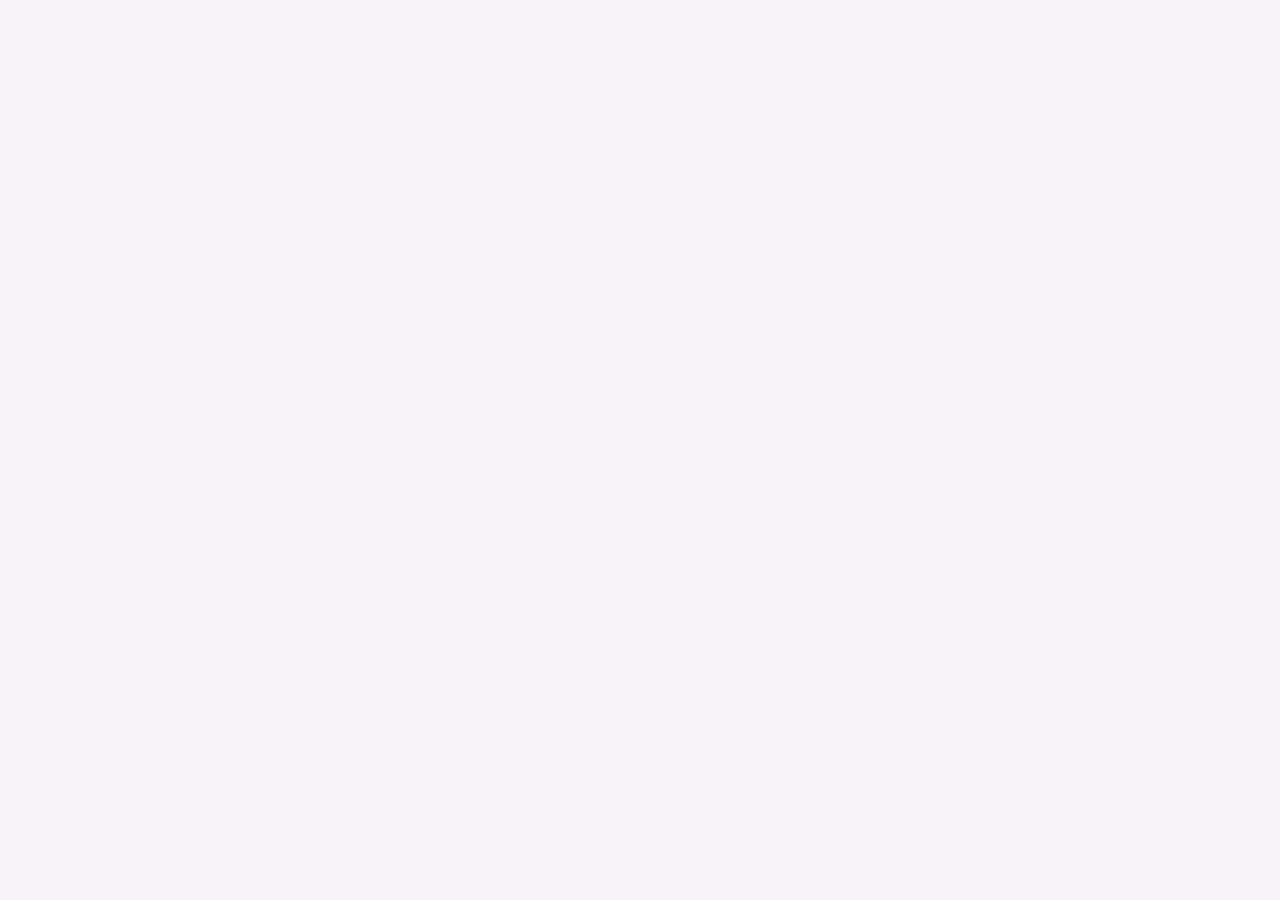
==== index.html @ a4b3b456 "first commit" ====
<!DOCTYPE html>
<html lang="pt-BR">
<head>
    <meta charset="UTF-8" />
    <meta name="viewport" content="width=device-width, initial-scale=1.0" />
    <link rel="stylesheet" href="css/style.css" />
    <title>MY-LITTLE-PONY</title>
---- css/style.css ----
* {
    box-sizing: border-box;
    margin: 0;
    padding: 0;
}

body {
    font-family: 'Segoe UI', Tahoma, Geneva, Verdana, sans-serif;
    background-color: #f7f3f9;
    color: rgb(45, 40, 55);
    padding: 20px 40px;
}

#cabecalho-principal {
    display: flex;
    justify-content: space-between;
    align-items: center;
    padding: 15px 5px;
    background-color: #ffffff;
    border-bottom: 2px solid rgb(230, 220, 240);
}

.subtitulo-header {
    font-size: 10pt;
    font-weight: bold;
    color: #8e44ad;
    text-transform: uppercase;
}

h1 {
    font-size: 20pt;
    color: rgb(74, 21, 75);
}

.menu-header {
    display: flex;
    gap: 20px;
}

.menu-header span {
    font-size: 11pt;
    font-weight: 600;
    color: rgb(100, 100, 120);
    cursor: pointer;
}

#Tela-inicial {
    display: flex;
    justify-content: space-between;
    align-items: center;
    gap: 30px;
    background-color: #e8dff5;
    padding: 40px;
    margin: 25px 0 40px 0;
    border-radius: 8px;
}

.textos-apresentacao {
    flex: 1;
}

.categoria-destaque {
    font-size: 10pt;
    font-weight: bold;
    color: rgb(192, 57, 43);
    letter-spacing: 1px;
    text-transform: uppercase;
}

#Tela-inicial h2 {
    font-size: 28pt;
    font-weight: 800;
    color: #2c3e50;
    margin: 10px 0;
}

#Tela-inicial p {
    font-size: 11pt;
    color: rgb(80, 80, 95);
    line-height: 1.5;
}

.imagem-destaque {
    width: 400px;
    height: 250px;
    border-radius: 6px;
    object-fit: cover;
}

#galeria {
    margin-top: 30px;
}

#galeria h2 {
    font-size: 24pt;
    color: #34495e;
    margin-bottom: 20px;
}

.container-cards {
    display: flex;
    flex-wrap: wrap;
    gap: 20px;
}

.card {
    flex: 1 1 calc(33.333% - 20px);
    min-width: 250px;
    background-color: #ffffff;
    border-radius: 6px;
    padding: 15px;
    box-shadow: 0 2px 5px rgba(0,0,0,0.05);
    display: flex;
    flex-direction: column;
}

.card img {
    width: 100%;
    height: 160px;
    border-radius: 4px;
    object-fit: cover;
    margin-bottom: 12px;
}

.card h3 {
    font-size: 13pt;
    font-weight: bold;
    color: rgb(40, 40, 60);
    margin-bottom: 8px;
}

.card p {
    font-size: 10pt;
    color: rgb(110, 110, 120);
    line-height: 1.4;
}

footer {
    display: flex;
    justify-content: space-between;
    align-items: center;
    margin-top: 50px;
    padding: 20px 0;
    border-top: 1px solid #e0e0e0;
    font-size: 10pt;
    color: rgb(130, 130, 140);
}
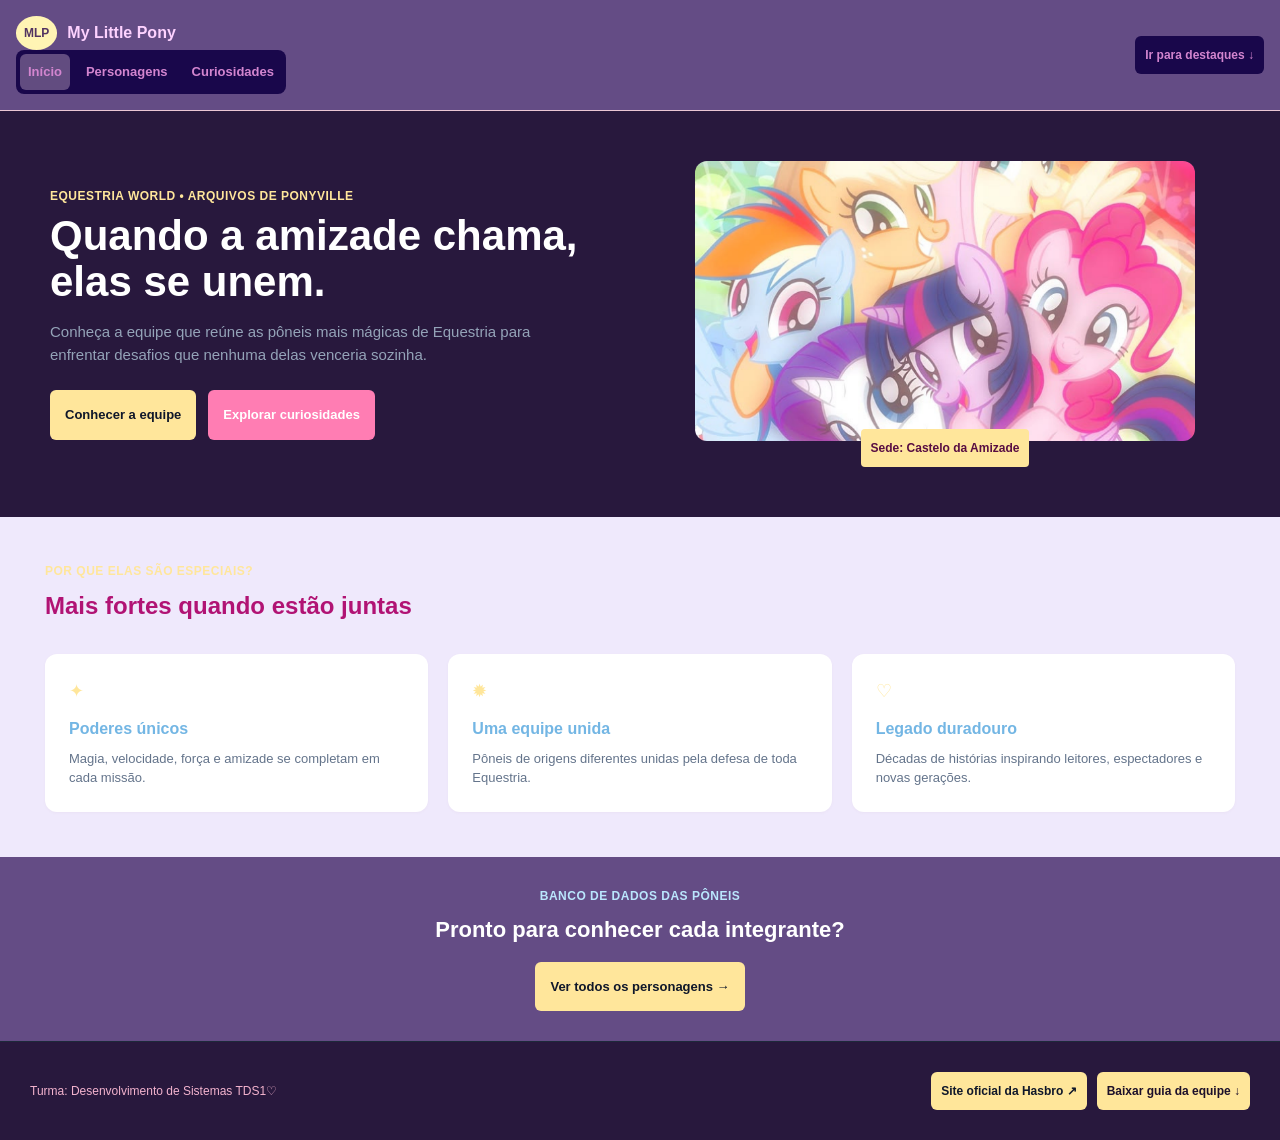
==== commit 59ecfa10: "second commit" ====
--- a/index.html
+++ b/index.html
@@ -2,6 +2,83 @@
 <html lang="pt-BR">
 <head>
     <meta charset="UTF-8" />
-    <meta name="viewport" content="width=device-width, initial-scale=1.0" />
     <link rel="stylesheet" href="css/style.css" />
-    <title>MY-LITTLE-PONY</title>
+    <title>My Little Pony - Início</title>
+</head>
+<body>
+    <header id="cabecalho-principal">
+        <section>
+            <article class="logo-header">
+                <span class="logo-mlp">MLP</span>
+                <span class="titulo-site">My Little Pony</span>
+            </article>
+
+            <article class="menu-header">
+                <a href="index.html" class="active">Início</a>
+                <a href="pages/personagens.html">Personagens</a>
+                <a href="pages/curiosidades.html">Curiosidades</a>
+            </article>
+        </section>
+        <a href="#destaques" class="btn-topo">Ir para destaques ↓</a>
+    </header>
+
+    <main>
+        <section class="inicio-banner">
+            <article class="inicio-texto">
+                <span class="subtitulo-categoria">EQUESTRIA WORLD • ARQUIVOS DE PONYVILLE</span>
+                <h1>Quando a amizade chama, elas se unem.</h1>
+                <p>
+                    Conheça a equipe que reúne as pôneis mais mágicas de Equestria para enfrentar desafios que nenhuma delas venceria sozinha.
+                </p>
+                <article class="inicio-botoes">
+                    <a href="pages/personagens.html" class="btn-primario">Conhecer a equipe</a>
+                    <a href="pages/curiosidades.html" class="btn-secundario">Explorar curiosidades</a>
+                </article>
+            </article>
+            <article class="imagem-container">
+                <img src="assets/img/fotocapa.png" alt="Todas as pôneis reunidas" class="imagem-banner" />
+                <article class="legenda-imagem">Sede: Castelo da Amizade</article>
+            </article>
+        </section>
+
+        <section class="secao-recursos">
+            <span class="subtitulo-categoria">POR QUE ELAS SÃO ESPECIAIS?</span>
+            <h2>Mais fortes quando estão juntas</h2>
+
+            <article class="grid-recursos">
+                <article class="card-recurso">
+                    <span class="icone-recurso">✦</span>
+                    <h3>Poderes únicos</h3>
+                    <p>Magia, velocidade, força e amizade se completam em cada missão.</p>
+                </article>
+
+                <article class="card-recurso">
+                    <span class="icone-recurso">✹</span>
+                    <h3>Uma equipe unida</h3>
+                    <p>Pôneis de origens diferentes unidas pela defesa de toda Equestria.</p>
+                </article>
+
+                <article class="card-recurso">
+                    <span class="icone-recurso">♡</span>
+                    <h3>Legado duradouro</h3>
+                    <p>Décadas de histórias inspirando leitores, espectadores e novas gerações.</p>
+                </article>
+            </article>
+        </section>
+
+        <section id="destaques" class="secao-chamada">
+            <span class="subtitulo-categoria">BANCO DE DADOS DAS PÔNEIS</span>
+            <h2>Pronto para conhecer cada integrante?</h2>
+            <a href="pages/personagens.html" class="btn-primario">Ver todos os personagens →</a>
+        </section>
+    </main>
+
+    <footer>
+        <p>Turma: Desenvolvimento de Sistemas TDS1♡</p>
+        <article class="botoes-footer">
+            <a href="https://hasbro.com" target="_blank" rel="noreferrer" class="btn-footer">Site oficial da Hasbro ↗</a>
+            <a href="assets/arquivos/guia.pdf" download class="btn-footer-destaque">Baixar guia da equipe ↓</a>
+        </article>
+    </footer>
+</body>
+</html>
--- a/css/style.css
+++ b/css/style.css
@@ -1,100 +1,254 @@
 * {
-    box-sizing: border-box;
     margin: 0;
     padding: 0;
+    box-sizing: border-box;
 }
 
 body {
-    font-family: 'Segoe UI', Tahoma, Geneva, Verdana, sans-serif;
-    background-color: #f7f3f9;
-    color: rgb(45, 40, 55);
-    padding: 20px 40px;
+    font-family: Arial, Helvetica, sans-serif;
+    background-color: #000000;
+    color: #f8fafc;
+    line-height: 1.5;
 }
 
 #cabecalho-principal {
+    background-color: #644c85;
     display: flex;
     justify-content: space-between;
     align-items: center;
-    padding: 15px 5px;
+    padding: 16px;
+    border-bottom: 1px solid #ebc6d4;
+}
+
+.logo-header {
+    display: flex;
+    align-items: center;
+    gap: 10px;
+}
+
+.logo-mlp {
+    background-color: #fff4b4;
+    color: #523361;
+    font-weight: bold;
+    font-size: 12px;
+    padding: 8px;
+    border-radius: 100%;
+}
+
+.titulo-site {
+    font-weight: bold;
+    font-size: 16px;
+    color: #fdd2ff;
+}
+
+.menu-header {
+    display: flex;
+    gap: 8px;
+    background-color: #19074b;
+    padding: 4px;
+    border-radius: 8px;
+}
+
+.menu-header a {
+    color: #d385cf;
+    text-decoration: none;
+    font-size: 13px;
+    font-weight: bold;
+    padding: 8px;
+    border-radius: 6px;
+    transition: all 0.2s;
+}
+
+.menu-header a:hover,
+.menu-header a.active {
+    background-color: #624c80;
+    color: #d385cf;
+}
+
+.btn-topo {
+    background-color: #19074b;
+    color: #d385cf;
+    text-decoration: none;
+    font-size: 12px;
+    font-weight: bold;
+    padding: 10px;
+    border-radius: 6px;
+}
+
+.subtitulo-categoria {
+    color: #ffe69b;
+    font-size: 12px;
+    font-weight: bold;
+    text-transform: uppercase;
+    letter-spacing: 0.5px;
+    display: block;
+    margin-bottom: 8px;
+}
+
+.inicio-banner {
+    display: flex;
+    align-items: center;
+    justify-content: space-between;
+    padding: 50px;
+    gap: 40px;
+    background-color: #28183d;
+}
+
+.inicio-texto {
+    flex: 1;
+}
+
+.inicio-texto h1 {
+    font-size: 42px;
+    font-weight: 800;
+    color: #ffffff;
+    line-height: 1.1;
+    margin-bottom: 16px;
+}
+
+.inicio-texto p {
+    color: #94a3b8;
+    font-size: 15px;
+    margin-bottom: 24px;
+    max-width: 500px;
+}
+
+.inicio-botoes {
+    display: flex;
+    gap: 12px;
+}
+
+.btn-primario {
+    background-color: #ffe69b;
+    color: #0f172a;
+    text-decoration: none;
+    font-weight: bold;
+    font-size: 13px;
+    padding: 15px;
+    border-radius: 6px;
+    display: inline-block;
+}
+
+.btn-secundario {
+    background-color: #ff7db3;
+    color: #ffffff;
+    text-decoration: none;
+    font-weight: bold;
+    font-size: 13px;
+    padding: 15px;
+    border-radius: 6px;
+    display: inline-block;
+}
+
+.imagem-container {
+    flex: 1;
+    display: flex;
+    flex-direction: column;
+    align-items: center;
+}
+
+.imagem-banner {
+    width: 100%;
+    max-width: 500px;
+    height: 280px;
+    object-fit: cover;
+    border-radius: 12px;
+}
+
+.legenda-imagem {
+    background-color: #ffe69b;
+    color: #580d42;
+    font-size: 12px;
+    font-weight: bold;
+    padding: 10px;
+    border-radius: 4px;
+    margin-top: -12px;
+}
+
+.secao-recursos {
+    background-color: #efe9fc;
+    color: #150233;
+    padding: 45px;
+}
+
+.secao-recursos h2 {
+    font-size: 24px;
+    color: #b11374;
+    margin-bottom: 30px;
+}
+
+.grid-recursos {
+    display: flex;
+    gap: 20px;
+}
+
+.card-recurso {
     background-color: #ffffff;
-    border-bottom: 2px solid rgb(230, 220, 240);
-}
-
-.subtitulo-header {
-    font-size: 10pt;
-    font-weight: bold;
-    color: #8e44ad;
-    text-transform: uppercase;
-}
-
-h1 {
-    font-size: 20pt;
-    color: rgb(74, 21, 75);
-}
-
-.menu-header {
-    display: flex;
-    gap: 20px;
-}
-
-.menu-header span {
-    font-size: 11pt;
-    font-weight: 600;
-    color: rgb(100, 100, 120);
-    cursor: pointer;
-}
-
-#Tela-inicial {
-    display: flex;
-    justify-content: space-between;
-    align-items: center;
-    gap: 30px;
-    background-color: #e8dff5;
+    padding: 24px;
+    border-radius: 12px;
+    flex: 1;
+    box-shadow: 0 1px 3px rgba(165, 116, 116, 0.05);
+}
+
+.icone-recurso {
+    color: #ffe69a;
+    font-size: 18px;
+    margin-bottom: 12px;
+    display: block;
+}
+
+.card-recurso h3 {
+    font-size: 16px;
+    color: #73b6e4;
+    margin-bottom: 8px;
+}
+
+.card-recurso p {
+    font-size: 13px;
+    color: #64748b;
+}
+
+.secao-chamada {
+    background-color: #644c85;
+    color: #ffffff;
+    text-align: center;
+    padding: 30px;
+}
+
+.secao-chamada .subtitulo-categoria {
+    color: #bae6fd;
+}
+
+.secao-chamada h2 {
+    font-size: 22px;
+    margin-bottom: 16px;
+}
+
+.banner-pagina {
     padding: 40px;
-    margin: 25px 0 40px 0;
-    border-radius: 8px;
-}
-
-.textos-apresentacao {
-    flex: 1;
-}
-
-.categoria-destaque {
-    font-size: 10pt;
-    font-weight: bold;
-    color: rgb(192, 57, 43);
-    letter-spacing: 1px;
-    text-transform: uppercase;
-}
-
-#Tela-inicial h2 {
-    font-size: 28pt;
-    font-weight: 800;
-    color: #2c3e50;
-    margin: 10px 0;
-}
-
-#Tela-inicial p {
-    font-size: 11pt;
-    color: rgb(80, 80, 95);
-    line-height: 1.5;
-}
-
-.imagem-destaque {
-    width: 400px;
-    height: 250px;
-    border-radius: 6px;
-    object-fit: cover;
-}
-
-#galeria {
-    margin-top: 30px;
-}
-
-#galeria h2 {
-    font-size: 24pt;
-    color: #34495e;
-    margin-bottom: 20px;
+    background-color: #28183d;
+}
+
+.banner-pagina h1 {
+    font-size: 36px;
+    color: #ffffff;
+}
+
+.banner-pagina p {
+    color: #6b8bb8;
+    font-size: 14px;
+}
+
+.secao-galeria {
+    background-color: #f1f5f9;
+    color: #0f172a;
+    padding: 40px;
+}
+
+.cabecalho-galeria h2 {
+    font-size: 22px;
+    color: #5d3081;
+    margin-bottom: 24px;
 }
 
 .container-cards {
@@ -104,44 +258,138 @@
 }
 
 .card {
+    background-color: #ffe8f4;
+    border-radius: 12px;
+    padding: 16px;
     flex: 1 1 calc(33.333% - 20px);
-    min-width: 250px;
-    background-color: #ffffff;
-    border-radius: 6px;
-    padding: 15px;
-    box-shadow: 0 2px 5px rgba(0,0,0,0.05);
+    min-width: 260px;
     display: flex;
     flex-direction: column;
 }
 
 .card img {
     width: 100%;
-    height: 160px;
-    border-radius: 4px;
+    height: 180px;
     object-fit: cover;
+    border-radius: 8px;
     margin-bottom: 12px;
 }
 
+.tag-local {
+    font-size: 11px;
+    font-weight: bold;
+    color: #883688;
+    margin-bottom: 4px;
+}
+
 .card h3 {
-    font-size: 13pt;
-    font-weight: bold;
-    color: rgb(40, 40, 60);
-    margin-bottom: 8px;
+    font-size: 16px;
+    color: #0f172a;
+    margin-bottom: 6px;
 }
 
 .card p {
-    font-size: 10pt;
-    color: rgb(110, 110, 120);
+    font-size: 12px;
+    color: #64748b;
     line-height: 1.4;
 }
 
+.conteudo-fatos {
+    background-color: #f1f5f9;
+    color: #11032b;
+    padding: 40px;
+}
+
+.fatos-grid {
+    display: flex;
+    gap: 40px;
+    align-items: flex-start;
+}
+
+.imagem-fatos-container {
+    flex: 1;
+    text-align: center;
+}
+
+.imagem-fatos {
+    width: 100%;
+    height: 300px;
+    object-fit: cover;
+    border-radius: 12px;
+}
+
+.lista-fatos {
+    flex: 1;
+}
+
+.lista-fatos h2 {
+    font-size: 22px;
+    color: #a3448b;
+    margin-bottom: 20px;
+}
+
+.card-fato {
+    background-color: #e0f2fe;
+    padding: 16px;
+    border-radius: 8px;
+    margin-bottom: 12px;
+    display: flex;
+    gap: 16px;
+    align-items: flex-start;
+}
+
+.numero-fato {
+    color: #c19bca;
+    font-weight: bold;
+    font-size: 18px;
+}
+
+.card-fato h3 {
+    font-size: 14px;
+    color: #0f172a;
+    margin-bottom: 4px;
+}
+
+.card-fato p {
+    font-size: 12px;
+    color: #334155;
+}
+
 footer {
+    background-color: #28183d;
+    border-top: 1px solid #1e293b;
+    padding: 30px;
     display: flex;
     justify-content: space-between;
     align-items: center;
-    margin-top: 50px;
-    padding: 20px 0;
-    border-top: 1px solid #e0e0e0;
-    font-size: 10pt;
-    color: rgb(130, 130, 140);
-}
+}
+
+footer p {
+    font-size: 12px;
+    color: #f3b3ce;
+}
+
+.botoes-footer {
+    display: flex;
+    gap: 10px;
+}
+
+.btn-footer {
+    background-color: #ffe69a;
+    color: #0f172a;
+    text-decoration: none;
+    font-size: 12px;
+    font-weight: bold;
+    padding: 10px;
+    border-radius: 6px;
+}
+
+.btn-footer-destaque {
+    background-color: #ffe69a;
+    color: #1c0f2a;
+    text-decoration: none;
+    font-size: 12px;
+    font-weight: bold;
+    padding: 10px;
+    border-radius: 6px;
+}
